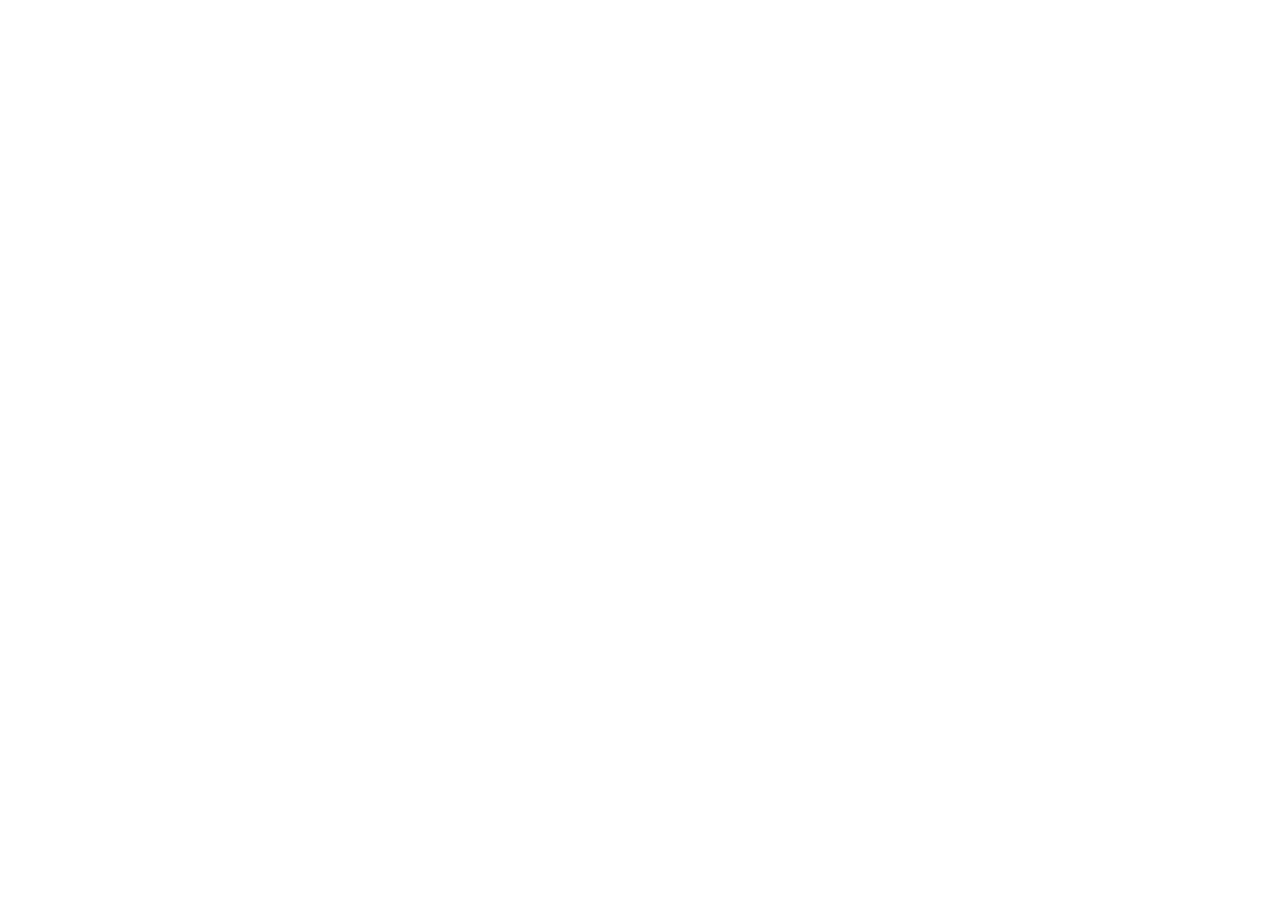
==== index.html @ 48bc115a "initial commit" ====
<!DOCTYPE html>
<html lang="pt-br">
<head>
    <meta charset="UTF-8">
    <meta name="viewport" content="width=device-width, initial-scale=1.0">
    <title>Fitlife</title>
</head>
<body>
    
</body>
</html>
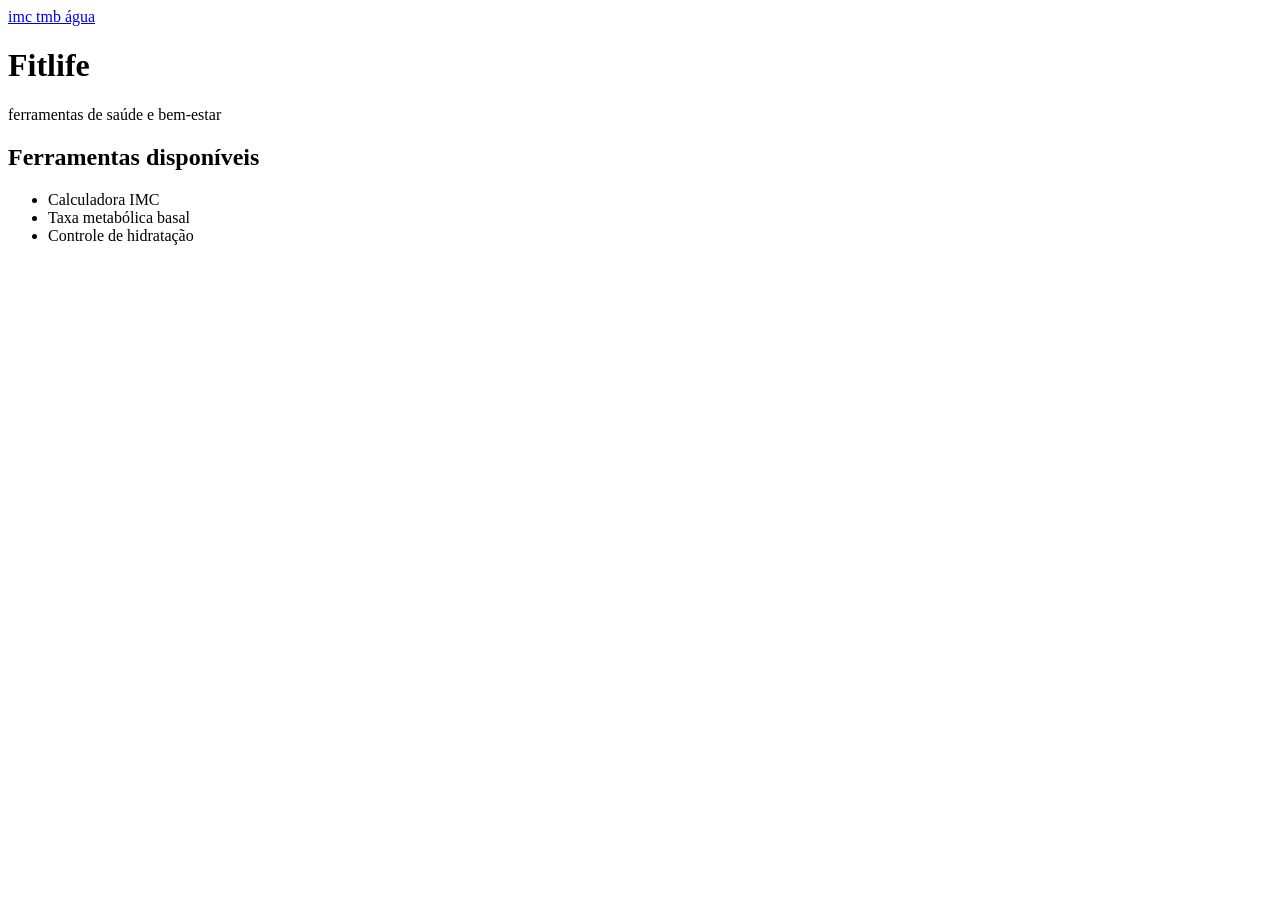
==== commit 2c8b2a83: "adicionando conteúdo nas páginas novas" ====
--- a/index.html
+++ b/index.html
@@ -3,9 +3,22 @@
 <head>
     <meta charset="UTF-8">
     <meta name="viewport" content="width=device-width, initial-scale=1.0">
-    <title>Fitlife</title>
+    <title>FitLife</title>
 </head>
 <body>
-    
+    <a href="pages/imc.html"> imc </a>
+    <a href="pages/tmb.html"> tmb </a>
+    <a href="pages/water.html"> água </a>
+
+    <h1>Fitlife</h1>
+    <p>ferramentas de saúde e bem-estar</p>
+    <h2>Ferramentas disponíveis</h2>
+
+    <ul>
+        <li>Calculadora IMC</li>
+        <li>Taxa metabólica basal</li>
+        <li>Controle de hidratação</li>
+    </ul>
+
 </body>
 </html>
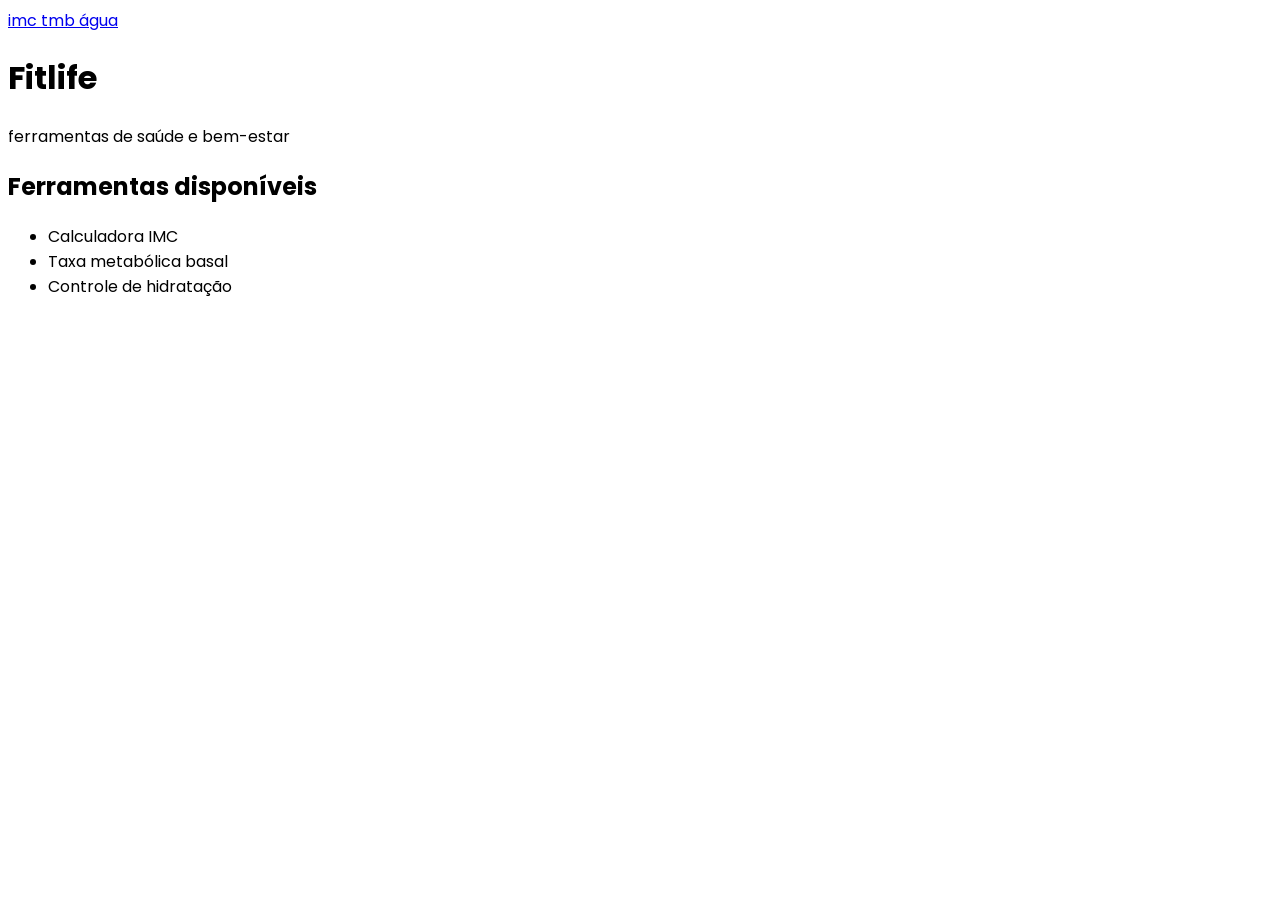
==== commit f938f4f0: "adicionando fonte no HTML" ====
--- a/index.html
+++ b/index.html
@@ -4,8 +4,11 @@
     <meta charset="UTF-8">
     <meta name="viewport" content="width=device-width, initial-scale=1.0">
     <title>FitLife</title>
+        <link rel="preconnect" href="https://fonts.googleapis.com">
+    <link rel="preconnect" href="https://fonts.gstatic.com" crossorigin>
+    <link href="https://fonts.googleapis.com/css2?family=Poppins:ital,wght@0,100;0,200;0,300;0,400;0,500;0,600;0,700;0,800;0,900;1,100;1,200;1,300;1,400;1,500;1,600;1,700;1,800;1,900&display=swap" rel="stylesheet">
 </head>
-<body>
+<body style="font-family: Poppins;"></body>
     <a href="pages/imc.html"> imc </a>
     <a href="pages/tmb.html"> tmb </a>
     <a href="pages/water.html"> água </a>
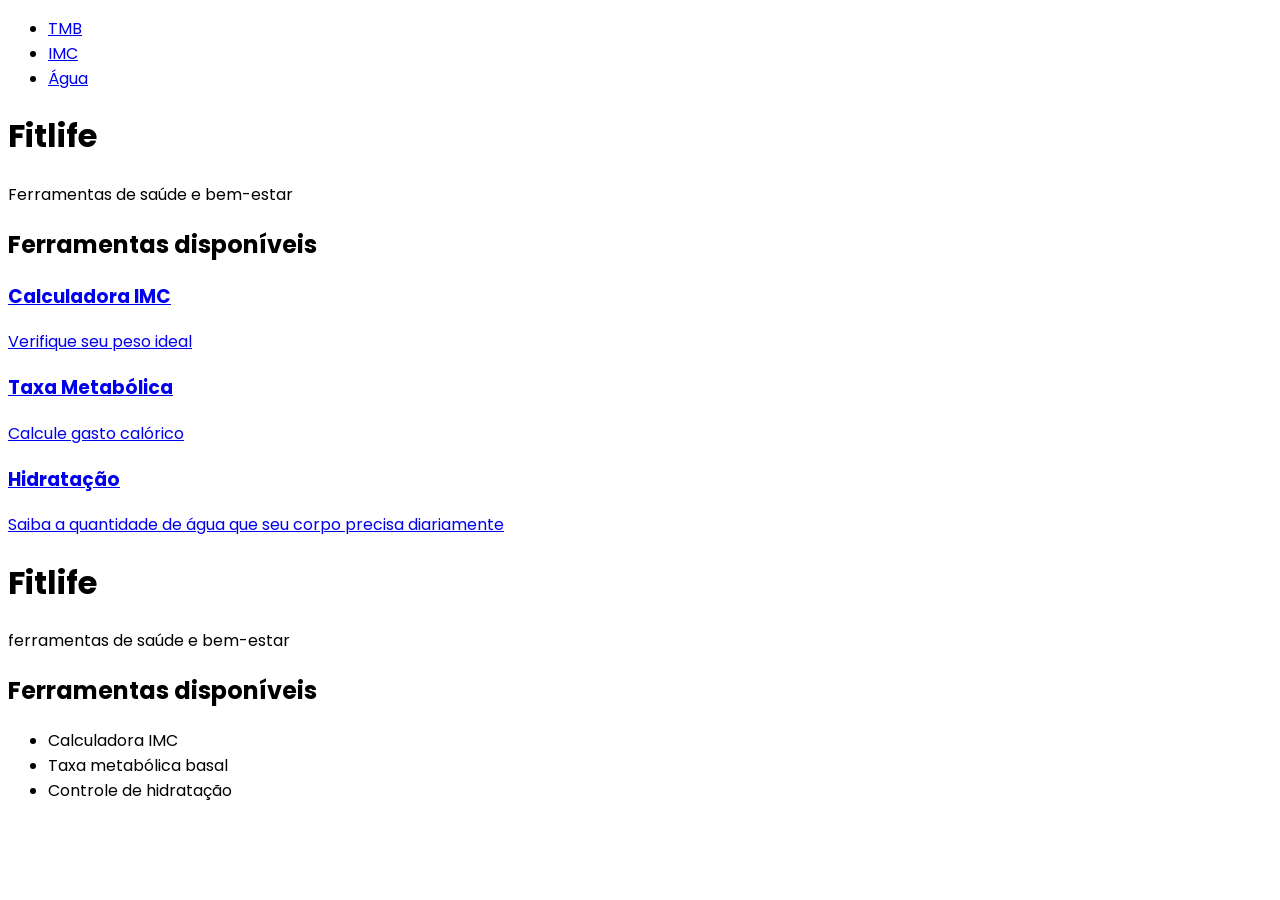
==== commit f5fbc866: "estruturando html semântico" ====
--- a/index.html
+++ b/index.html
@@ -1,17 +1,54 @@
 <!DOCTYPE html>
 <html lang="pt-br">
+
 <head>
     <meta charset="UTF-8">
     <meta name="viewport" content="width=device-width, initial-scale=1.0">
     <title>FitLife</title>
-        <link rel="preconnect" href="https://fonts.googleapis.com">
+    <link rel="preconnect" href="https://fonts.googleapis.com">
     <link rel="preconnect" href="https://fonts.gstatic.com" crossorigin>
-    <link href="https://fonts.googleapis.com/css2?family=Poppins:ital,wght@0,100;0,200;0,300;0,400;0,500;0,600;0,700;0,800;0,900;1,100;1,200;1,300;1,400;1,500;1,600;1,700;1,800;1,900&display=swap" rel="stylesheet">
+    <link
+        href="https://fonts.googleapis.com/css2?family=Poppins:ital,wght@0,100;0,200;0,300;0,400;0,500;0,600;0,700;0,800;0,900;1,100;1,200;1,300;1,400;1,500;1,600;1,700;1,800;1,900&display=swap"
+        rel="stylesheet">
 </head>
-<body style="font-family: Poppins;"></body>
-    <a href="pages/imc.html"> imc </a>
-    <a href="pages/tmb.html"> tmb </a>
-    <a href="pages/water.html"> água </a>
+
+<body style="font-family: Poppins;">
+
+    <nav>
+        <a href="index.html"></a>
+        <ul>
+            <li><a href="pages/imc.html">TMB</a></li>
+            <li><a href="pages/imc.html">IMC</a></li>
+            <li><a href="pages/water.html">Água</a></li>
+        </ul>
+    </nav>
+
+    <header>
+        <h1>Fitlife</h1>
+        <p>Ferramentas de saúde e bem-estar</p>
+    </header>
+
+    <main>
+        <h2>Ferramentas disponíveis</h2>
+        
+        <section>
+
+            <a href="pages/imc.html">
+                <h3>Calculadora IMC</h3>
+                <p>Verifique seu peso ideal</p>
+            </a>
+
+            <a href="pages/tmb.html">
+                <h3>Taxa Metabólica</h3>
+                <p>Calcule gasto calórico</p>
+            </a>
+
+            <a href="pages/water.html">
+                <h3>Hidratação</h3>
+                <p>Saiba a quantidade de água que seu corpo precisa diariamente</p>
+            </a>
+        </section>
+    </main>
 
     <h1>Fitlife</h1>
     <p>ferramentas de saúde e bem-estar</p>
@@ -24,4 +61,5 @@
     </ul>
 
 </body>
+
 </html>
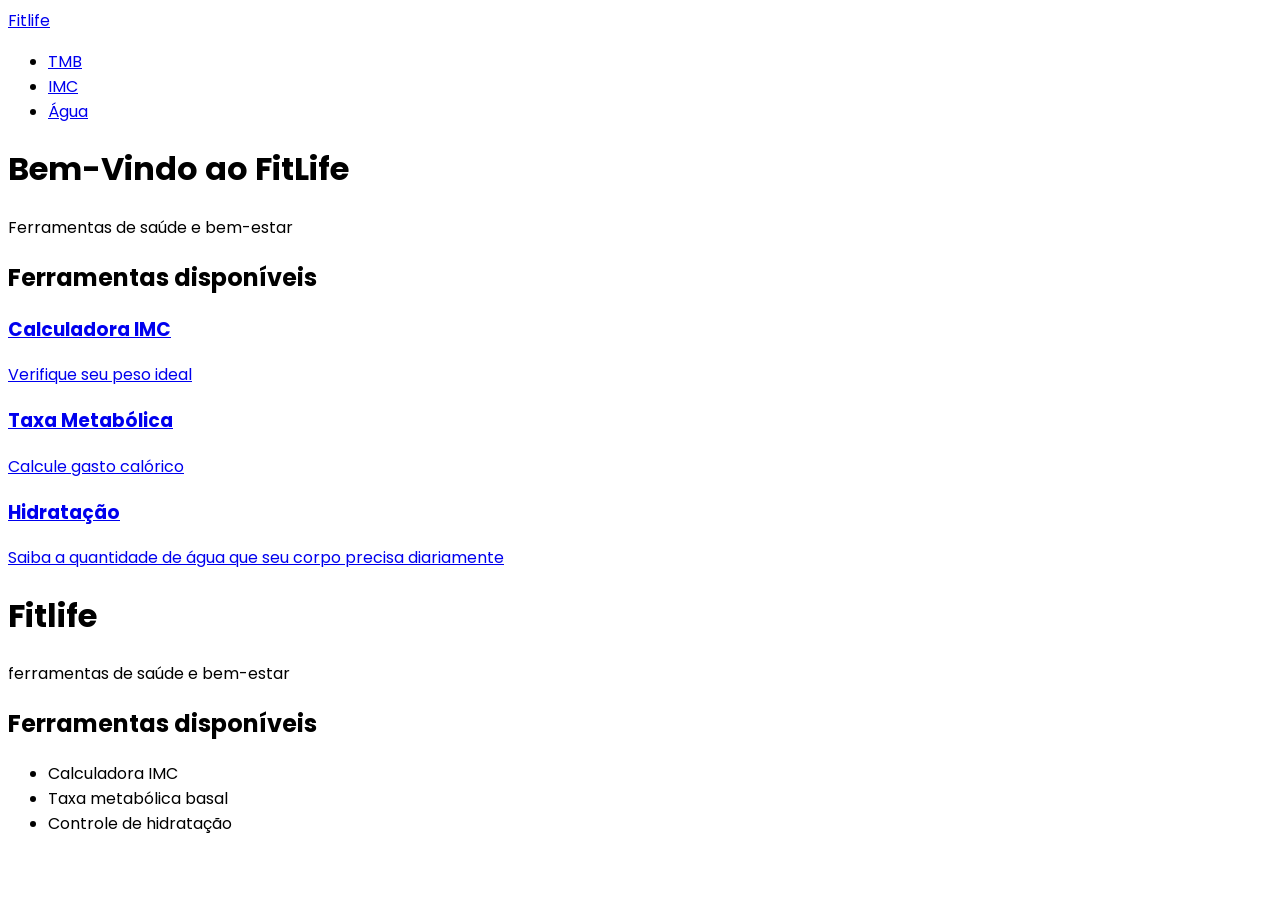
==== commit 23f5a16d: "corrigindo items de navegação" ====
--- a/index.html
+++ b/index.html
@@ -15,16 +15,16 @@
 <body style="font-family: Poppins;">
 
     <nav>
-        <a href="index.html"></a>
+        <a href="../index.html">Fitlife</a>
         <ul>
-            <li><a href="pages/imc.html">TMB</a></li>
+            <li><a href="pages/tmb.html">TMB</a></li>
             <li><a href="pages/imc.html">IMC</a></li>
             <li><a href="pages/water.html">Água</a></li>
         </ul>
     </nav>
 
     <header>
-        <h1>Fitlife</h1>
+        <h1>Bem-Vindo ao FitLife</h1>
         <p>Ferramentas de saúde e bem-estar</p>
     </header>
 
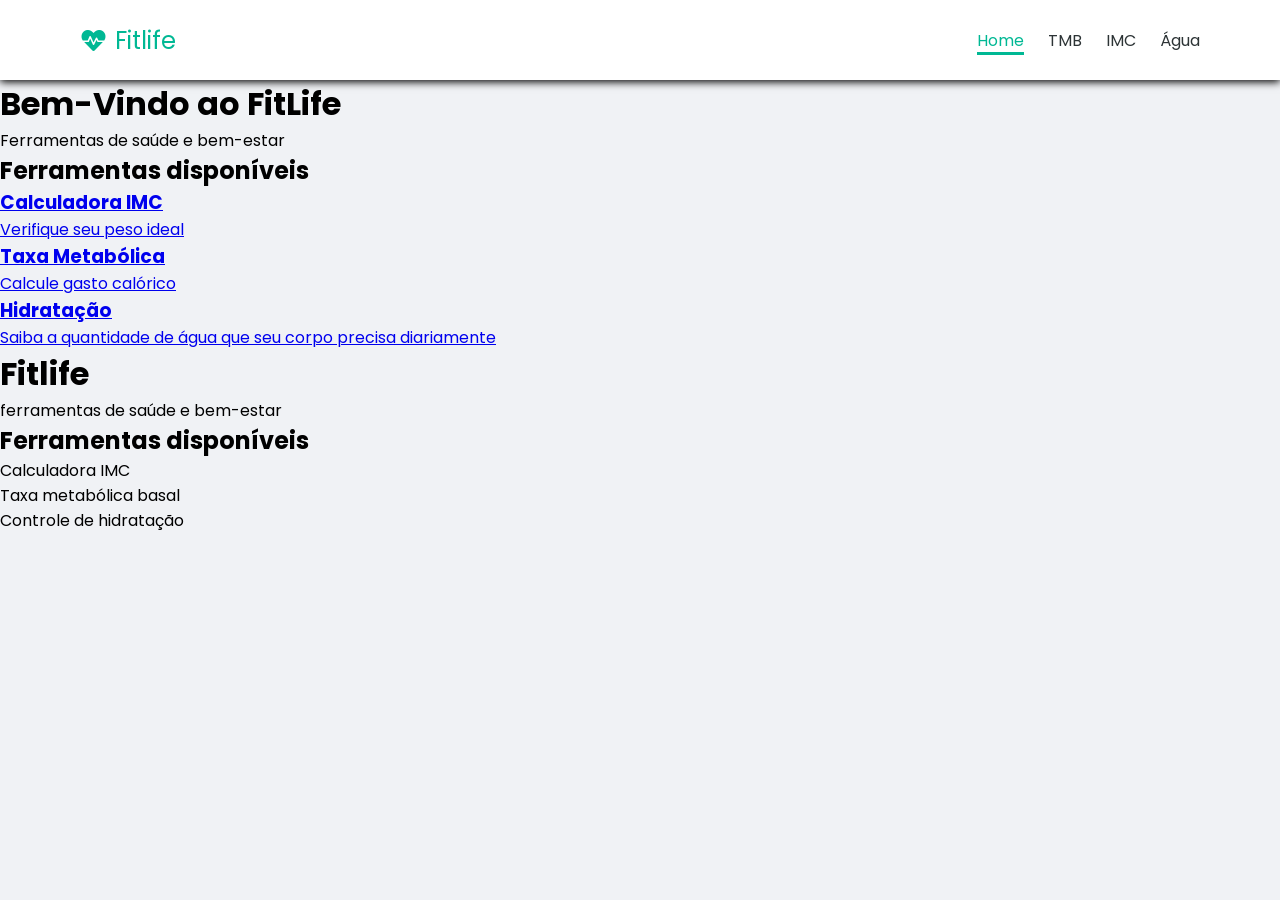
==== commit f2bd301a: "Fazendo a estilização da página home" ====
--- a/index.html
+++ b/index.html
@@ -7,24 +7,29 @@
     <title>FitLife</title>
     <link rel="preconnect" href="https://fonts.googleapis.com">
     <link rel="preconnect" href="https://fonts.gstatic.com" crossorigin>
-    <link
-        href="https://fonts.googleapis.com/css2?family=Poppins:ital,wght@0,100;0,200;0,300;0,400;0,500;0,600;0,700;0,800;0,900;1,100;1,200;1,300;1,400;1,500;1,600;1,700;1,800;1,900&display=swap"
-        rel="stylesheet">
+    <link href="https://fonts.googleapis.com/css2?family=Poppins:ital,wght@0,100;0,200;0,300;0,400;0,500;0,600;0,700;0,800;0,900;1,100;1,200;1,300;1,400;1,500;1,600;1,700;1,800;1,900&display=swap" rel="stylesheet">
+    <link rel="stylesheet" href="css/style.css">
+    <link rel="stylesheet" href="https://cdnjs.cloudflare.com/ajax/libs/font-awesome/6.0.0/css/all.min.css" />    
 </head>
 
-<body style="font-family: Poppins;">
+
+
+<body>
 
     <nav>
-        <a href="../index.html">Fitlife</a>
-        <ul>
-            <li><a href="pages/tmb.html">TMB</a></li>
-            <li><a href="pages/imc.html">IMC</a></li>
-            <li><a href="pages/water.html">Água</a></li>
+        <a class="logo" href="../index.html">
+            <i class="fas fa-heartbeat"></i>
+        Fitlife</a>
+        <ul class="nav-links">
+            <li><a class="nav-link" id="nav-active" href="index.html">Home</a></li>
+            <li><a class="nav-link" href="pages/tmb.html">TMB</a></li>
+            <li><a class="nav-link" href="pages/imc.html">IMC</a></li>
+            <li><a class="nav-link" href="pages/water.html">Água</a></li>
         </ul>
     </nav>
 
     <header>
-        <h1>Bem-Vindo ao FitLife</h1>
+        <h1 class="titulo">Bem-Vindo ao FitLife</h1>
         <p>Ferramentas de saúde e bem-estar</p>
     </header>
 
--- a/css/style.css
+++ b/css/style.css
@@ -0,0 +1,49 @@
+*{
+    margin: 0;
+    padding: 0;
+    box-sizing: 0;
+}
+
+body{
+    font-family: Poppins;
+    background-color: #f0f2f5
+}
+
+nav{
+    display: flex;
+    justify-content: space-between;
+    align-items: center;
+
+    background-color: #fff;
+    padding: 0 80px;
+    height: 80px;
+    box-shadow: 0px 2px 8px rgba(0, 0, 0, 1);
+}
+
+.logo{
+    display: flex;
+    align-items: center;
+
+    gap: 8px;
+
+    font-size: 24px;
+    color: #00b894;
+    text-decoration: none;
+    font-weigth: 600;
+}
+
+.nav-links{
+    display: flex;
+    list-style: none;
+    gap: 24px;
+}
+.nav-link{
+    text-decoration: none;
+    color: #2d3436;
+    font-size: 16px;
+}
+
+#nav-active{
+    border-bottom: 3px #00b894 solid;
+    color: #00b894
+}
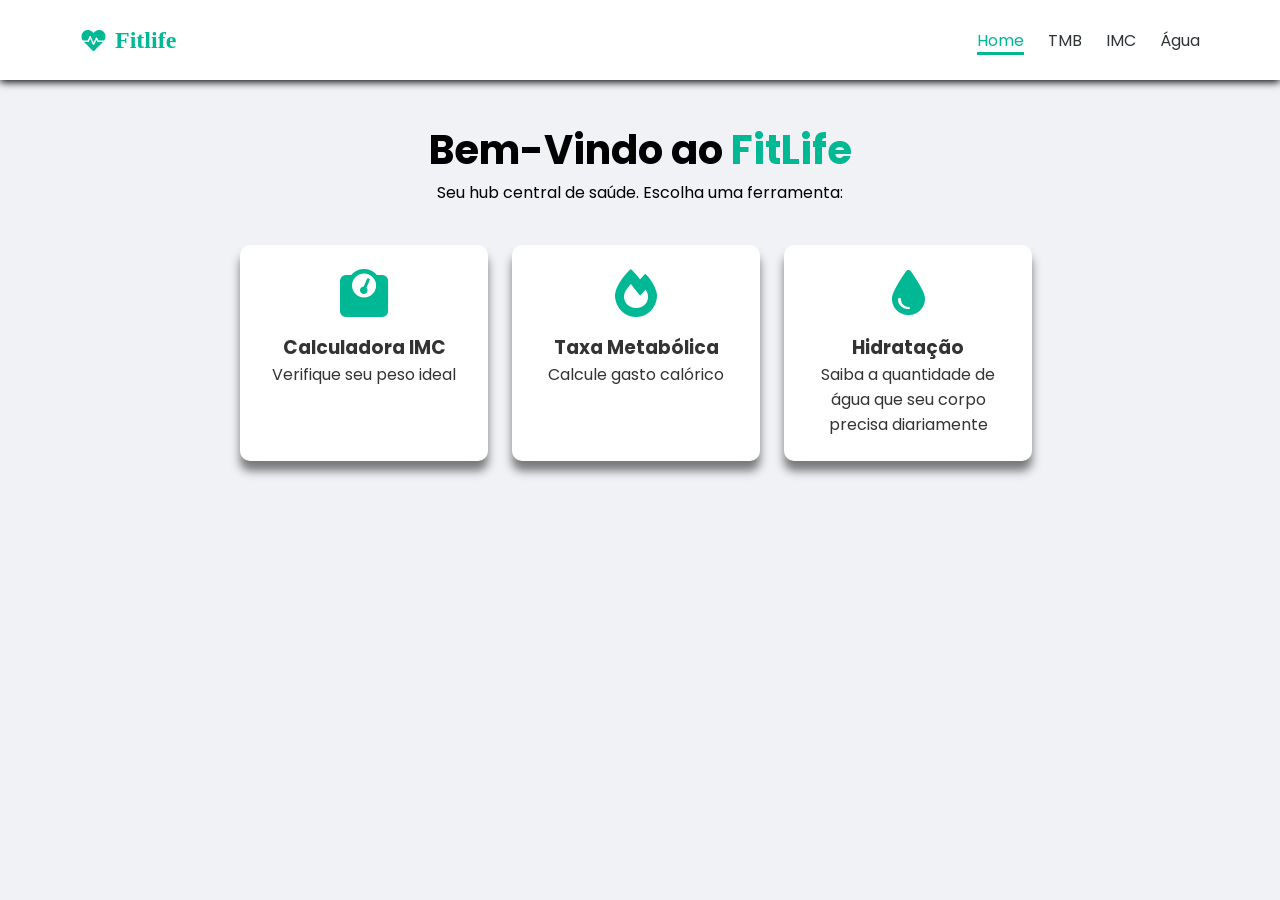
==== commit 9f168bd1: "Finalizando a estilização da página home" ====
--- a/index.html
+++ b/index.html
@@ -28,43 +28,33 @@
         </ul>
     </nav>
 
-    <header>
-        <h1 class="titulo">Bem-Vindo ao FitLife</h1>
-        <p>Ferramentas de saúde e bem-estar</p>
+    <header class="header-container">
+        <h1 class="titulo">Bem-Vindo ao <span>FitLife</span></h1>
+        <p>Seu hub central de saúde. Escolha uma ferramenta: </p>
     </header>
 
-    <main>
-        <h2>Ferramentas disponíveis</h2>
-        
-        <section>
+    <main>        
+        <section class="cards-section">
 
-            <a href="pages/imc.html">
+            <a class="feature-card" href="pages/imc.html">
+                <i class="fas fa-weight"></i>
                 <h3>Calculadora IMC</h3>
                 <p>Verifique seu peso ideal</p>
             </a>
 
-            <a href="pages/tmb.html">
+            <a class="feature-card" href="pages/tmb.html">
+                <i class="fas fa-fire"></i>
                 <h3>Taxa Metabólica</h3>
                 <p>Calcule gasto calórico</p>
             </a>
 
-            <a href="pages/water.html">
+            <a class="feature-card" href="pages/water.html">
+                <i class="fas fa-tint"></i>
                 <h3>Hidratação</h3>
                 <p>Saiba a quantidade de água que seu corpo precisa diariamente</p>
             </a>
         </section>
     </main>
-
-    <h1>Fitlife</h1>
-    <p>ferramentas de saúde e bem-estar</p>
-    <h2>Ferramentas disponíveis</h2>
-
-    <ul>
-        <li>Calculadora IMC</li>
-        <li>Taxa metabólica basal</li>
-        <li>Controle de hidratação</li>
-    </ul>
-
 </body>
 
 </html>
--- a/css/style.css
+++ b/css/style.css
@@ -29,7 +29,7 @@
     font-size: 24px;
     color: #00b894;
     text-decoration: none;
-    font-weigth: 600;
+    font-weight: 600;
 }
 
 .nav-links{
@@ -42,8 +42,57 @@
     color: #2d3436;
     font-size: 16px;
 }
+.nav-link:hover{
+    color: #00b894;
+}
 
 #nav-active{
     border-bottom: 3px #00b894 solid;
     color: #00b894
-}+}
+
+.header-container{
+    text-align: center;
+    padding: 40px 0;
+}
+
+.header-container h1{
+    font-size: 40px;
+}
+
+.header-container span{
+    color: #00b894;
+}
+
+main {
+    width: 800px;
+    margin: 0 auto;
+}
+
+.cards-section{
+    text-align: center;
+    
+    display: flex;
+    gap: 24px;
+}
+
+.feature-card{
+    background-color: #fff;
+    color: #333;
+    padding: 24px;
+    border-radius: 10px;
+    text-align: center;
+    text-decoration: none;
+    box-shadow: 0 10px 10px rgba(0, 0, 0, 0.5);
+    width: 200px;
+}
+
+.feature-card:hover{
+    border: 2px solid #00b894;
+}
+
+.feature-card i{
+    font-size: 48px;
+    color: #00b894;
+    margin-bottom: 16px;
+}
